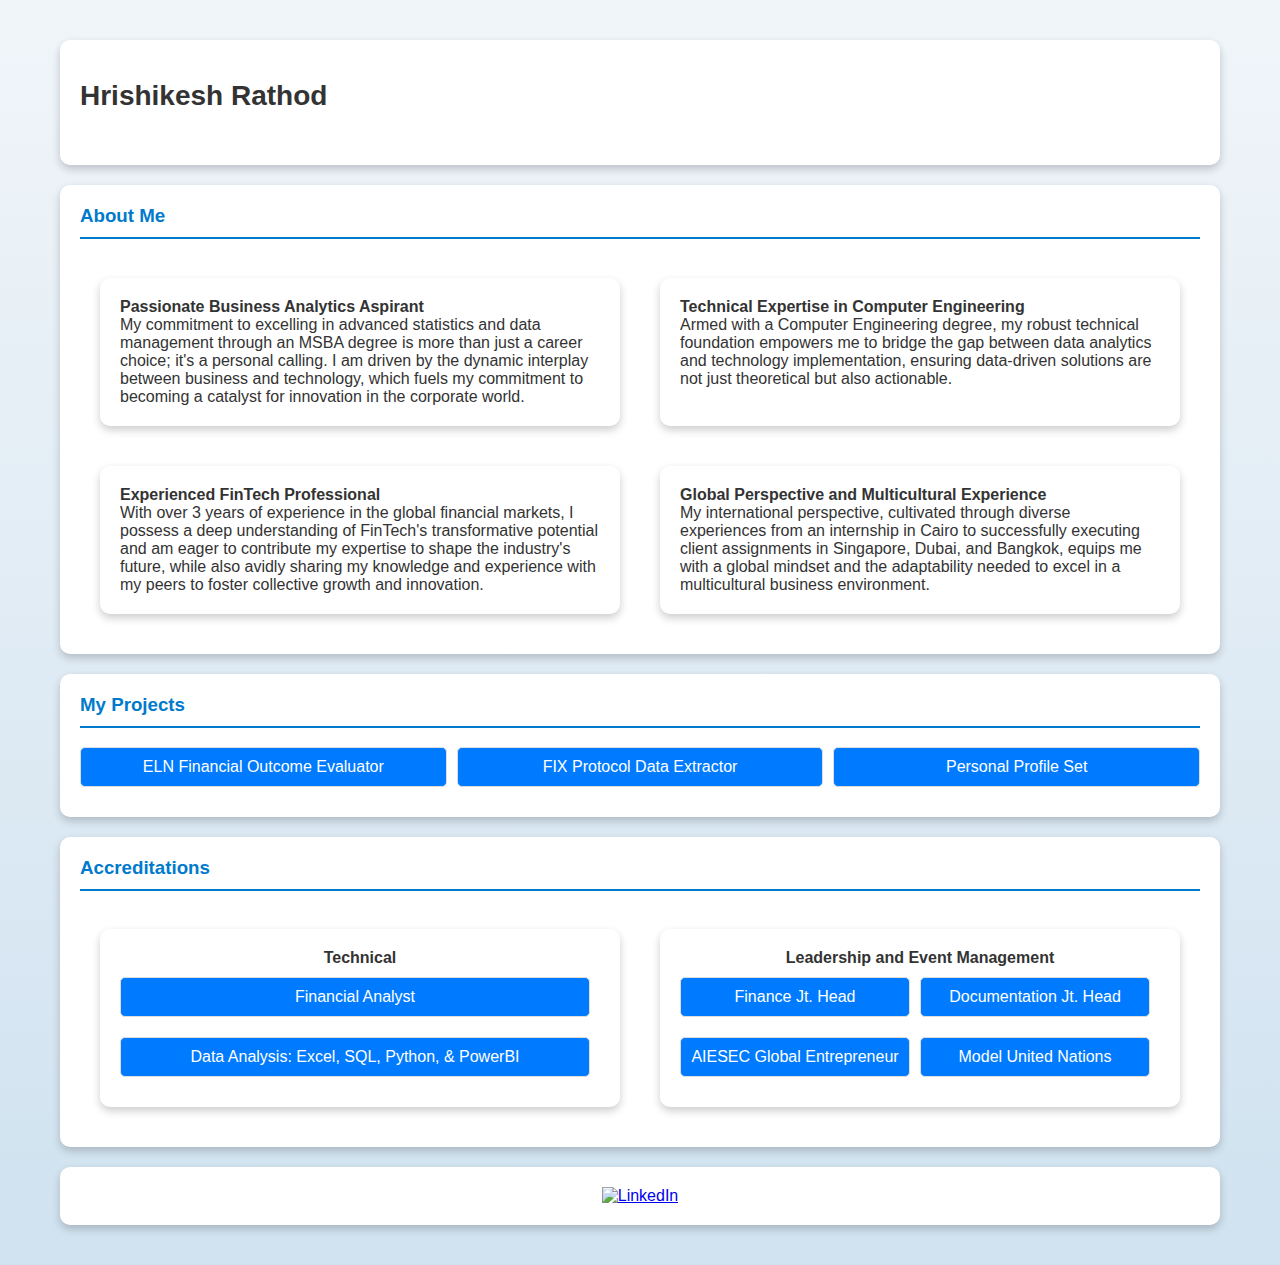
==== portfolio/index.html @ 53fd65c7 "Accreditations Corrected Version" ====
<!DOCTYPE html>
<html lang="en">
<head>
    <meta charset="UTF-8">
    <meta name="viewport" content="width=device-width, initial-scale=1.0">
    <title>Portfolio Dashboard</title>
    <link rel="stylesheet" href="mystyle.css">
</head>
<body>
    <div class="container">
        <div class="section">
            <h2>Hrishikesh Rathod</h2>
        </div>

		<!-- For Inline LinkedIn Logo -->
		<!-- <div class="section" style="display: flex; align-items: center;">
			<div class="left-section">
				<h2>Hrishikesh Rathod</h2>
			</div>
			
			<div class="right-section">
				<a href="https://www.linkedin.com/in/hrishikesh-rathod/" target="_blank">
					<img src="https://static.wixstatic.com/media/48a2a42b19814efaa824450f23e8a253.png/v1/fill/w_51,h_51,al_c,q_85,usm_0.66_1.00_0.01,enc_auto/48a2a42b19814efaa824450f23e8a253.png" alt="LinkedIn" width="30" height="30">
				</a>
			</div>
		</div>-->
    
        <div class="section">
            <h3>About Me</h3>
			 
			<div class="container1">
			<div class="section">
            <b>Passionate Business Analytics Aspirant</b><br>
			My commitment to excelling in advanced statistics and data management through an MSBA degree is more than just a career choice; it's a personal calling. I am driven by the dynamic interplay between business and technology, which fuels my commitment to becoming a catalyst for innovation in the corporate world.
			</div>

			<div class="section">
			<b>Technical Expertise in Computer Engineering</b><br>
			Armed with a Computer Engineering degree, my robust technical foundation empowers me to bridge the gap between data analytics and technology implementation, ensuring data-driven solutions are not just theoretical but also actionable.</li>
			</div>
			</div>
			
			<div class="container1">
			<div class="section">
			<b>Experienced FinTech Professional</b><br>
			With over 3 years of experience in the global financial markets, I possess a deep understanding of FinTech's transformative potential and am eager to contribute my expertise to shape the industry's future, while also avidly sharing my knowledge and experience with my peers to foster collective growth and innovation.</li>
			</div>
			
			<div class="section">
			<b>Global Perspective and Multicultural Experience</b><br>
			My international perspective, cultivated through diverse experiences from an internship in Cairo to successfully executing client assignments in Singapore, Dubai, and Bangkok, equips me with a global mindset and the adaptability needed to excel in a multicultural business environment.</li>
			</div>
			</div>	
        </div>
        
        <div class="section">
            <h3>My Projects</h3>
			<div class="button-container">		
			<a href="https://rathodhrishikesh.github.io/portfolio/mini_project_1/mp1.html" class="button j1" style="margin-right:10px;">ELN Financial Outcome Evaluator</a>
			<a href="https://rathodhrishikesh.github.io/portfolio/mini_project_2/mp2.html" class="button j1" style="margin-right:10px;">FIX Protocol Data Extractor</a>
            <a href="https://rathodhrishikesh.github.io/" class="button">Personal Profile Set</a>
			</div>
        </div>
		
		<div class="section">
		
            <h3>Accreditations</h3>
			
			<div class="container1">
			<div class="section">
			<div style="text-align: center;">
			  <b>Technical</b><br>
			</div>
			<div class="button-container">		
			<a href="https://drive.google.com/file/d/1QFuv_-pWpXtkr1_7kZHduTanH4-oiTvz/view?usp=sharing" class="button j1" style="margin-right:10px;">Financial Analyst</a>
			</div>
			<div class="button-container">
			<a href="https://drive.google.com/file/d/1fxAcFwk_s5Fkeg_IhfkkW6riggzLa6Ez/view?usp=sharing" class="button j1" style="margin-right:10px;">Data Analysis: Excel, SQL, Python, & PowerBI</a>
			</div>
			</div>

			<div class="section">
			<div style="text-align: center;">
			  <b>Leadership and Event Management</b><br>
			</div>
			<div class="button-container">		
			<a href="https://drive.google.com/file/d/1mvN46xjtmJuOqI_eO_H89QZFjsf2xhNP/view?usp=drive_link" class="button j1" style="margin-right:10px;">Finance Jt. Head</a>
			<a href="https://drive.google.com/file/d/10cXV4bW8cdpllvWSMA6YXNIDCvEW0S7a/view?usp=drive_link" class="button j1" style="margin-right:10px;">Documentation Jt. Head</a>
			</div>
			<div class="button-container">
			<a href="https://drive.google.com/file/d/1dNnAfSPF4NySIakrG5ZwUXmqXUpkNKSA/view?usp=sharing" class="button j1" style="margin-right:10px;">AIESEC Global Entrepreneur</a>
			<a href="https://drive.google.com/file/d/1fdpvnfpsg32zRDebgNvmkUetbjVb9izs/view?usp=drive_link" class="button j1" style="margin-right:10px;">Model United Nations</a>
			</div>
			</div>
			</div>

        </div>
		
		<div class="section" style="text-align: center;">
			<!--<a href="https://www.instagram.com/rathodhrishikesh" target="_blank">
				<img src="https://static.wixstatic.com/media/9f9c321c774844b793180620472aa4f1.png/v1/fill/w_51,h_51,al_c,q_85,usm_0.66_1.00_0.01,enc_auto/9f9c321c774844b793180620472aa4f1.png" alt="Instagram" width="30" height="30">
			</a>
			&nbsp;&nbsp;&nbsp;-->
			<a href="https://www.linkedin.com/in/hrishikesh-rathod/" target="_blank">
				<img src="https://static.wixstatic.com/media/48a2a42b19814efaa824450f23e8a253.png/v1/fill/w_51,h_51,al_c,q_85,usm_0.66_1.00_0.01,enc_auto/48a2a42b19814efaa824450f23e8a253.png" alt="LinkedIn" width="30" height="30">
			</a>
		</div>
    </div>
</body>
</html>
---- portfolio/mystyle.css ----
/* Reset default styles and add background color */
body {
    font-family: 'Helvetica Neue', Arial, sans-serif;
    margin: 0;
    padding: 0;
    background-color: #f0f5f9;
    color: #333;
}

/* Center content within a container */
.container {
    max-width: 1200px;
    margin: 0 auto;
    padding: 20px;
}

/* Style for each section */
.section {
    margin-bottom: 30px;
    padding: 20px;
    background-color: #ffffff;
    border-radius: 10px;
    box-shadow: 0 4px 8px rgba(0, 0, 0, 0.2);
	flex: 1;
	margin: 10px;
}

/* Header style for section titles */
.section h3 {
    margin-top: 0;
    font-family: 'Cabin', sans-serif;
    font-weight: 600;
    color: #007acc;
}

/* Image style with subtle border and shadow */
.screenshot {
    max-width: 100%;
    height: auto;
    border: 1px solid #ccc;
    box-shadow: 0 2px 4px rgba(0, 0, 0, 0.1);
}

/* Style for card-based section layout */
.section {
    flex-wrap: wrap;
    justify-content: space-between;
    margin: 20px;
}

/* Stylish card layout */
.card {
    flex: calc(33.33% - 20px);
    background-color: #f9fafb;
    border: 1px solid #e0e6ed;
    padding: 20px;
    margin: 10px;
    box-shadow: 0 2px 4px rgba(0, 0, 0, 0.1);
}

/* Styles for the fixed button */
.fixed-button {
    position: fixed;
    top: 10px; /* Adjust the distance from the bottom as needed */
    left: 3px; /* Adjust the distance from the right as needed */
    background-color: transparent; /* Make the button transparent */
    border: 1px solid #3498db; /* Light border */
    color: #3498db; /* Text color */
    outline: none;
    cursor: pointer;
    padding: 3px 5px; /* Padding to make the button larger */
    border-radius: 5px; /* Rounded corners */
    font-size: 12px; /* Font size */
    transition: background-color 0.3s ease; /* Smooth hover effect */
}

/* Hover effect */
.fixed-button:hover {
    background-color: #3498db; /* Background color on hover */
    color: #fff; /* Text color on hover */
}

/* Enhance headings */
h3 {
    margin-top: 0;
    padding-bottom: 10px;
    border-bottom: 2px solid #007acc;
    color: #333;
}

/* Enhanced styling for h2 headings */
h2 {
    font-family: 'Cabin', sans-serif;
    font-weight: 700;
    font-size: 28px;
    color: #333;
    margin-top: 20px;
    padding-bottom: 10px;
}

/* Style list items */
ul {
    padding-left: 20px;
    color: #555;
}

/* Bullets with a touch of color */
li {
    list-style-type: disc;
    color: #555;
}

/* Apply custom fonts */
@import url('https://fonts.googleapis.com/css2?family=Cabin:wght@400;600&display=swap');

/* Background gradient for body */
body {
    background: linear-gradient(to bottom, #f0f5f9, #d0e2f0);
}

.button {
	display: inline-block;
	padding: 10px 20px;
	font-size: 16px;
	text-decoration: none;
	color: #ffffff;
	background-color: #007bff;
	border-radius: 5px;
	transition: background-color 0.3s;
	margin-bottom: 10px;
	flex: 1;
	text-align: center;
	padding: 10px;
	border: 1px solid #ddd;
	text-decoration: none;
	transition: background-color 0.3s ease;
}

.button-container {
	display: flex;
	flex-wrap: wrap;
	justify-content: space-between;
	margin-top: 10px; /* Add spacing above the buttons if desired */
}
.button:hover {
	background-color: #ddd;
	color: #333;
}

@media screen and (max-width: 768px) {
	.button-container {
		flex-direction: column; /* Switch to vertical layout on smaller screens */
	}
	
	.j1 {
	margin-right:0px !important;
	}
}

.container1 {
    display: flex;
    flex-wrap: wrap;
}
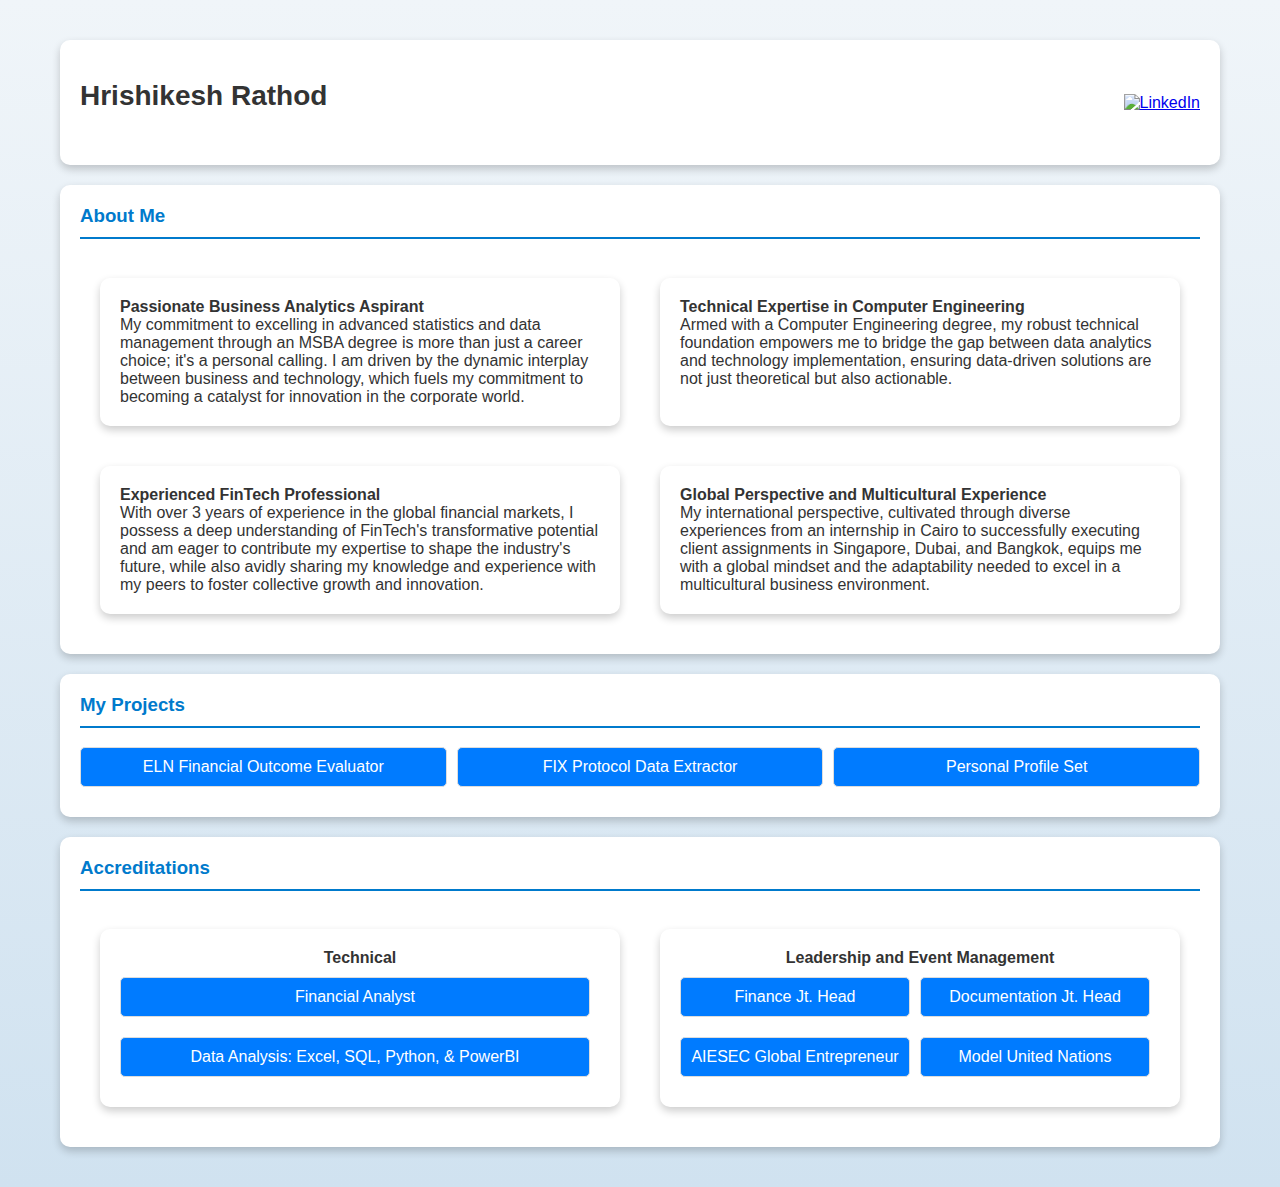
==== commit 41007e3c: "Accreditations Corrected + LinkedIn" ====
--- a/portfolio/index.html
+++ b/portfolio/index.html
@@ -8,22 +8,19 @@
 </head>
 <body>
     <div class="container">
-        <div class="section">
-            <h2>Hrishikesh Rathod</h2>
-        </div>
-
+ 
 		<!-- For Inline LinkedIn Logo -->
-		<!-- <div class="section" style="display: flex; align-items: center;">
+		<div class="section" style="display: flex; align-items: center;">
 			<div class="left-section">
 				<h2>Hrishikesh Rathod</h2>
 			</div>
 			
 			<div class="right-section">
 				<a href="https://www.linkedin.com/in/hrishikesh-rathod/" target="_blank">
-					<img src="https://static.wixstatic.com/media/48a2a42b19814efaa824450f23e8a253.png/v1/fill/w_51,h_51,al_c,q_85,usm_0.66_1.00_0.01,enc_auto/48a2a42b19814efaa824450f23e8a253.png" alt="LinkedIn" width="30" height="30">
+					<img src="https://static.wixstatic.com/media/48a2a42b19814efaa824450f23e8a253.png/v1/fill/w_51,h_51,al_c,q_85,usm_0.66_1.00_0.01,enc_auto/48a2a42b19814efaa824450f23e8a253.png" alt="LinkedIn" width="50" height="50">
 				</a>
 			</div>
-		</div>-->
+		</div>
     
         <div class="section">
             <h3>About Me</h3>
@@ -95,16 +92,7 @@
 			</div>
 
         </div>
-		
-		<div class="section" style="text-align: center;">
-			<!--<a href="https://www.instagram.com/rathodhrishikesh" target="_blank">
-				<img src="https://static.wixstatic.com/media/9f9c321c774844b793180620472aa4f1.png/v1/fill/w_51,h_51,al_c,q_85,usm_0.66_1.00_0.01,enc_auto/9f9c321c774844b793180620472aa4f1.png" alt="Instagram" width="30" height="30">
-			</a>
-			&nbsp;&nbsp;&nbsp;-->
-			<a href="https://www.linkedin.com/in/hrishikesh-rathod/" target="_blank">
-				<img src="https://static.wixstatic.com/media/48a2a42b19814efaa824450f23e8a253.png/v1/fill/w_51,h_51,al_c,q_85,usm_0.66_1.00_0.01,enc_auto/48a2a42b19814efaa824450f23e8a253.png" alt="LinkedIn" width="30" height="30">
-			</a>
-		</div>
+
     </div>
 </body>
 </html>
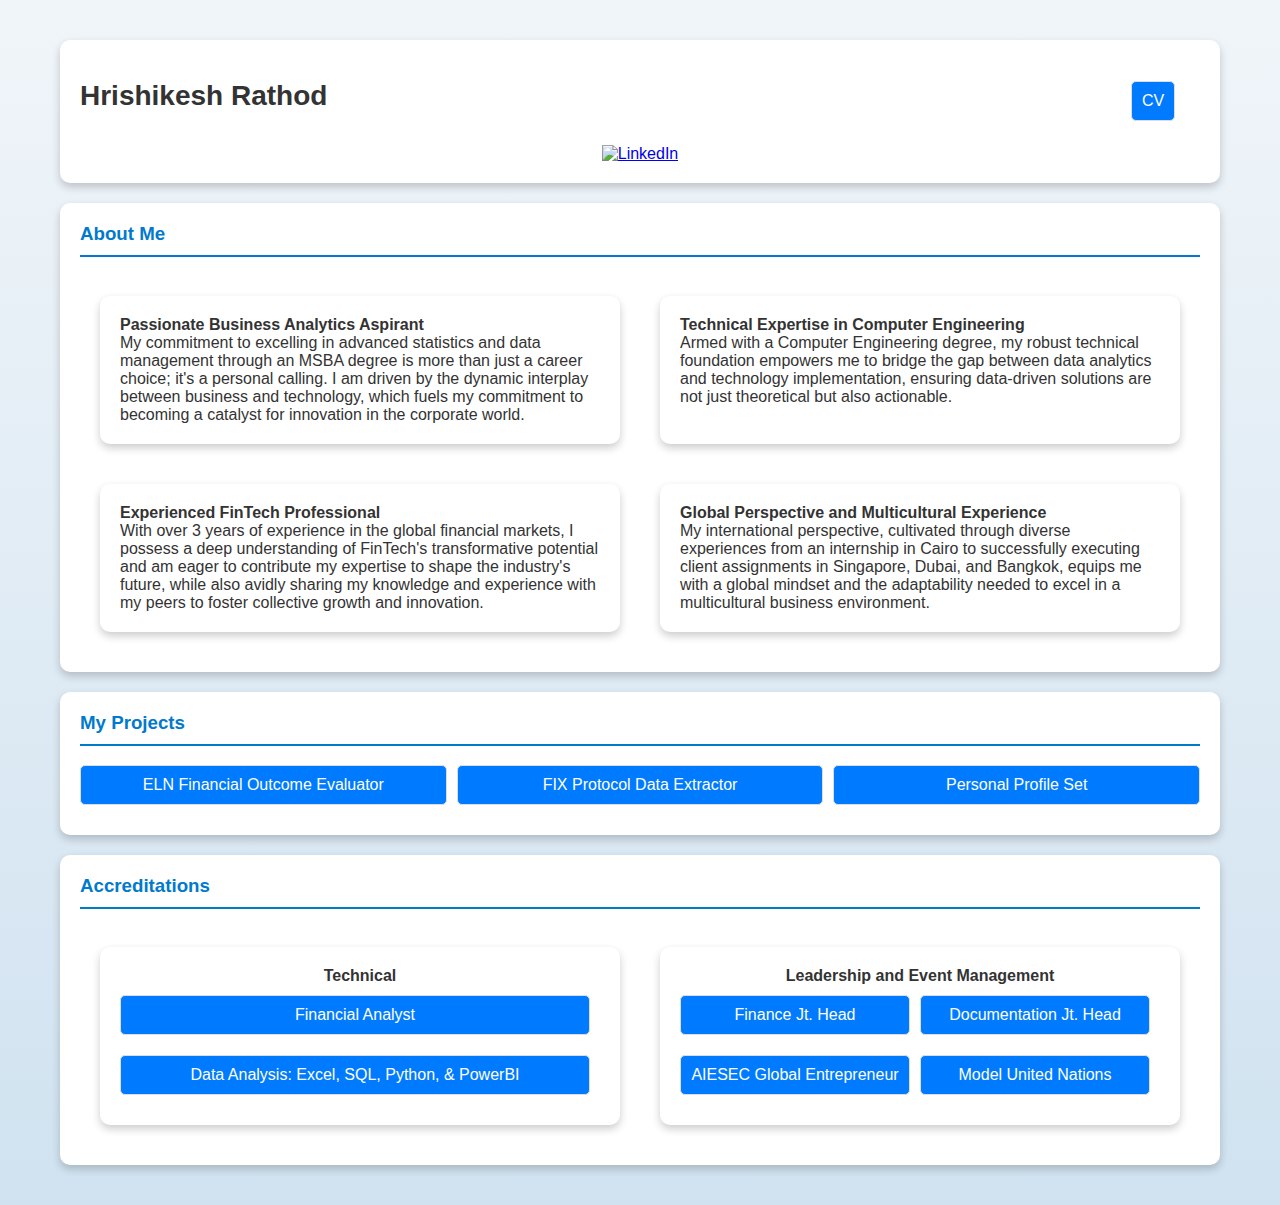
==== commit d59c6e36: "Accreditations Corrected + LinkedIn + CV" ====
--- a/portfolio/index.html
+++ b/portfolio/index.html
@@ -9,15 +9,19 @@
 <body>
     <div class="container">
  
-		<!-- For Inline LinkedIn Logo -->
+		<!-- For Inline LinkedIn and CV Hyperlinks -->
 		<div class="section" style="display: flex; align-items: center;">
-			<div class="left-section">
+			<div class="left-section" style="flex: 90%;">
 				<h2>Hrishikesh Rathod</h2>
 			</div>
+
+			<div class="middle-section" style="flex: 5%; margin-top: 7px; text-align: center;">
+				<a href="https://drive.google.com/file/d/1kg2TuON9vgowFIItd1IMG06Y5cCTI92J/view?usp=drive_link" class="button j1" style="margin-right:10px;">CV</a>
+			</div>
 			
-			<div class="right-section">
+			<div class="right-section" style="flex: 5%; text-align: center;">
 				<a href="https://www.linkedin.com/in/hrishikesh-rathod/" target="_blank">
-					<img src="https://static.wixstatic.com/media/48a2a42b19814efaa824450f23e8a253.png/v1/fill/w_51,h_51,al_c,q_85,usm_0.66_1.00_0.01,enc_auto/48a2a42b19814efaa824450f23e8a253.png" alt="LinkedIn" width="50" height="50">
+					<img src="https://static.wixstatic.com/media/48a2a42b19814efaa824450f23e8a253.png/v1/fill/w_51,h_51,al_c,q_85,usm_0.66_1.00_0.01,enc_auto/48a2a42b19814efaa824450f23e8a253.png" alt="LinkedIn" width="40" height="40">
 				</a>
 			</div>
 		</div>
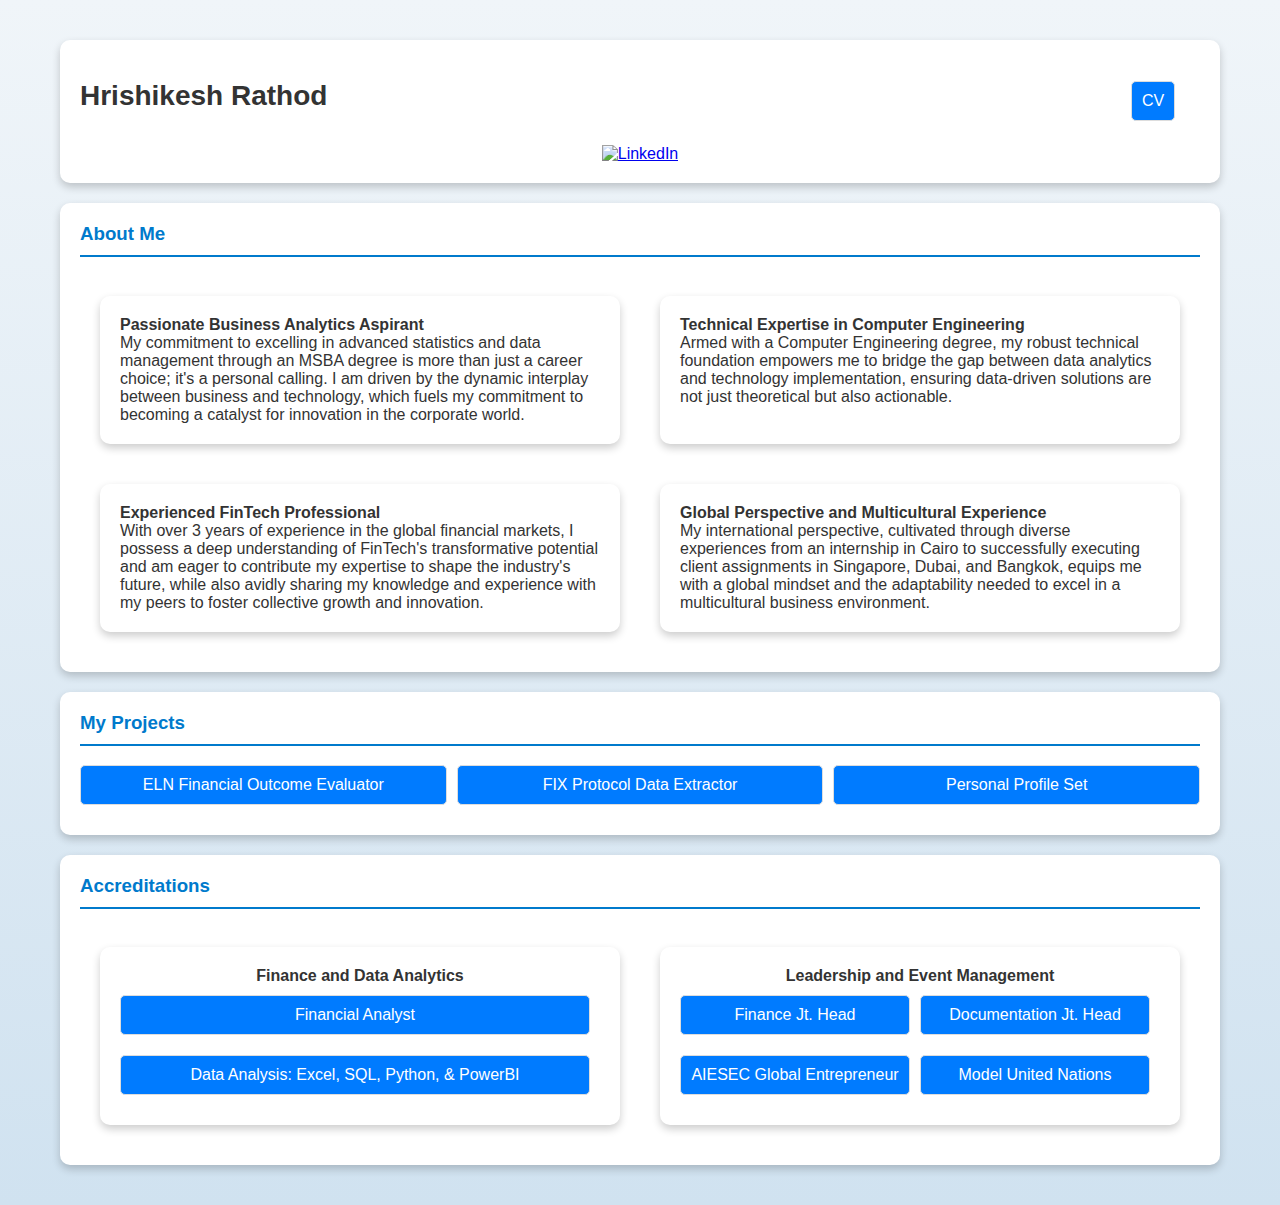
==== commit 9008e78f: "Accreditations Corrected + LinkedIn + CV" ====
--- a/portfolio/index.html
+++ b/portfolio/index.html
@@ -70,7 +70,7 @@
 			<div class="container1">
 			<div class="section">
 			<div style="text-align: center;">
-			  <b>Technical</b><br>
+			  <b>Finance and Data Analytics</b><br>
 			</div>
 			<div class="button-container">		
 			<a href="https://drive.google.com/file/d/1QFuv_-pWpXtkr1_7kZHduTanH4-oiTvz/view?usp=sharing" class="button j1" style="margin-right:10px;">Financial Analyst</a>
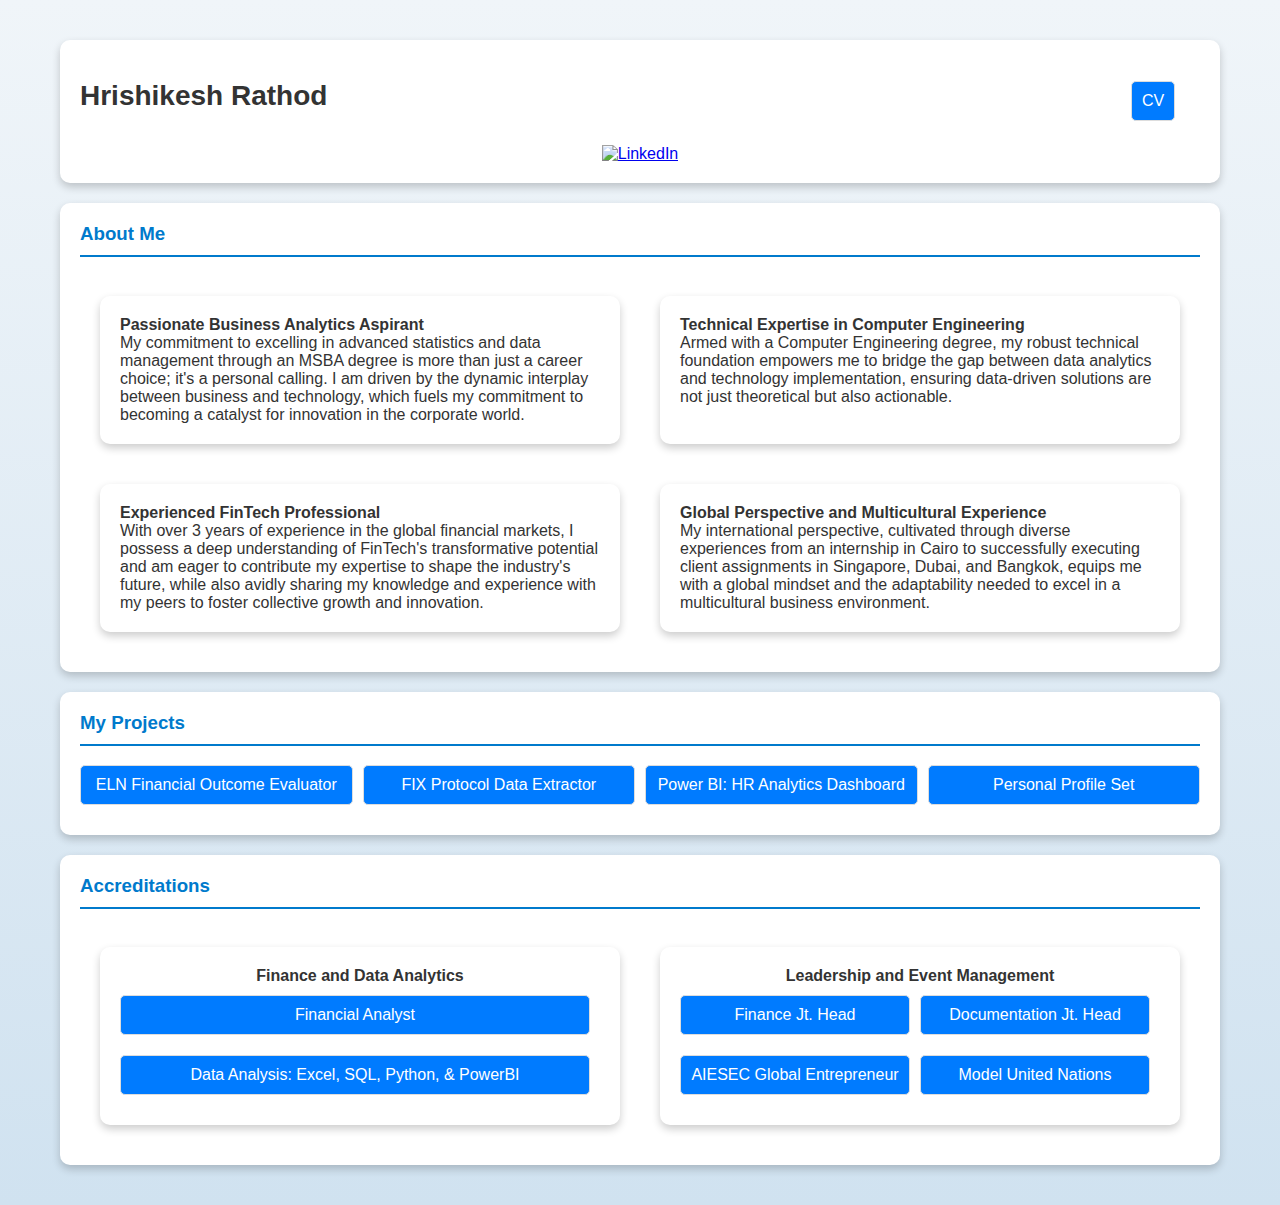
==== commit 78e38f43: "Power BI Project" ====
--- a/portfolio/index.html
+++ b/portfolio/index.html
@@ -5,6 +5,18 @@
     <meta name="viewport" content="width=device-width, initial-scale=1.0">
     <title>Portfolio Dashboard</title>
     <link rel="stylesheet" href="mystyle.css">
+	<link rel="apple-touch-icon" sizes="180x180" href="images/favicon_io/apple-touch-icon.png">
+	<link rel="icon" type="image/png" sizes="32x32" href="images/favicon_io/favicon-32x32.png">
+	<link rel="icon" type="image/png" sizes="16x16" href="images/favicon_io/favicon-16x16.png">
+	<!-- Google tag (gtag.js) -->
+<script async src="https://www.googletagmanager.com/gtag/js?id=G-0SR2DDQJBH"></script>
+<script>
+  window.dataLayer = window.dataLayer || [];
+  function gtag(){dataLayer.push(arguments);}
+  gtag('js', new Date());
+
+  gtag('config', 'G-0SR2DDQJBH');
+</script>
 </head>
 <body>
     <div class="container">
@@ -59,6 +71,7 @@
 			<div class="button-container">		
 			<a href="https://rathodhrishikesh.github.io/portfolio/mini_project_1/mp1.html" class="button j1" style="margin-right:10px;">ELN Financial Outcome Evaluator</a>
 			<a href="https://rathodhrishikesh.github.io/portfolio/mini_project_2/mp2.html" class="button j1" style="margin-right:10px;">FIX Protocol Data Extractor</a>
+			<a href="https://app.powerbi.com/groups/me/reports/beeec377-1ad5-4091-8137-077a2189843d/ReportSection?experience=power-bi" class="button j1" style="margin-right:10px;">Power BI: HR Analytics Dashboard</a>
             <a href="https://rathodhrishikesh.github.io/" class="button">Personal Profile Set</a>
 			</div>
         </div>
